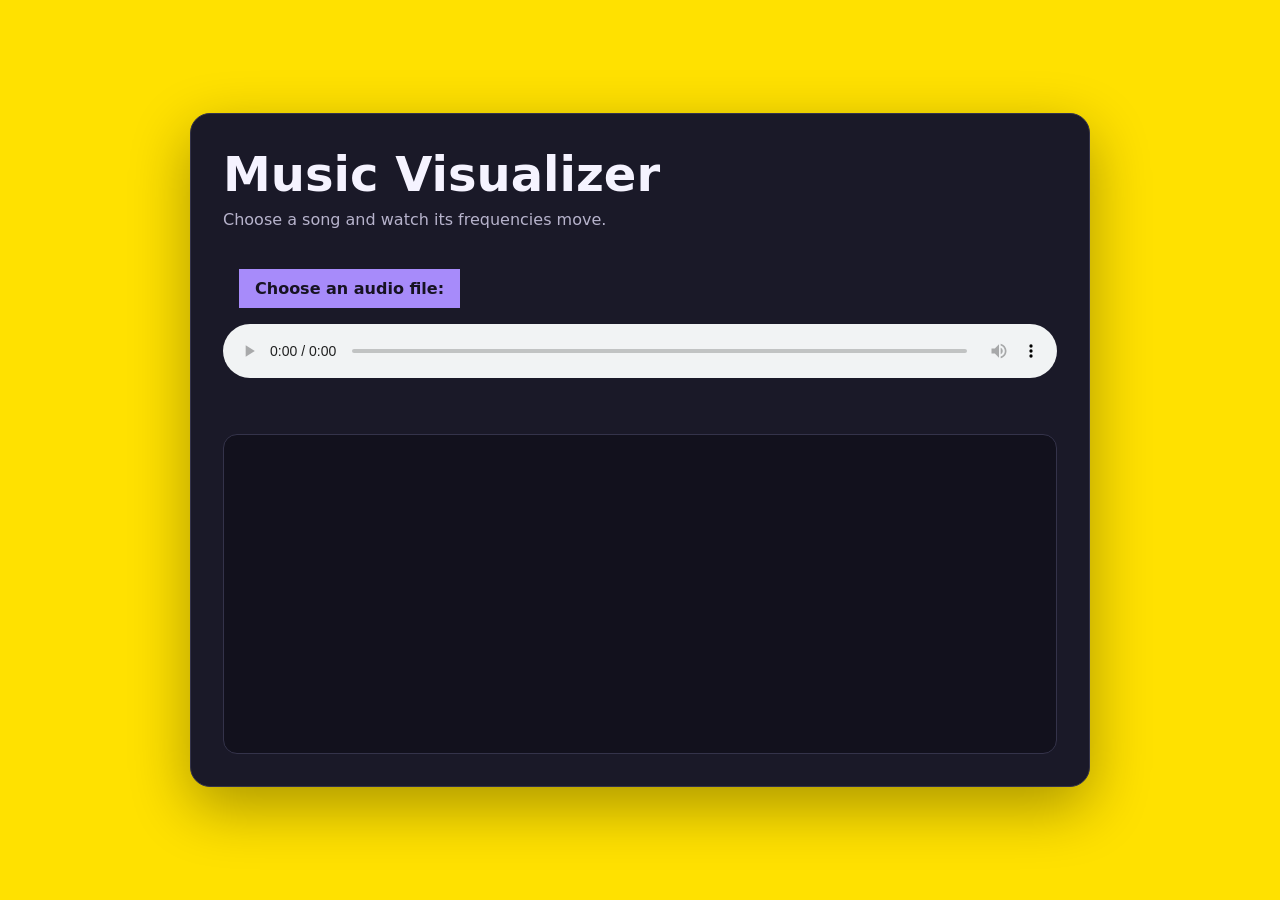
==== index.html @ 0ccaa9fb "first commit" ====
<!DOCTYPE html>
<html lang="en">
<head>
    <meta charset="UTF-8">
    <meta name="viewport" content="width=device-width, initial-scale=1.0">
    <title>Music Visualizer</title>
    <link rel="stylesheet" href="style.css">    
    <script src="script.js" defer></script>
</head>
<body>
    <main class="player">
        <h1>Music Visualizer</h1>
        <p class="subtitle">Choose a song and watch its frequencies move.</p>

        <label class="file-picker" for="audio-file">Choose an audio file:</label>
        <input id="audio-file" type="file" accept="audio/*">

        <audio id="audio-player" controls></audio>
        <p id="status" role="status" accept="audio/*"></p>

        <canvas id="visualizer" aria-label="Audio frequency visualizer"></canvas>
    </main>
</body>
</html>
---- style.css ----
* {
    box-sizing: border-box;
}

body {
    min-height: 100vh;
    margin: 0;
    padding: 32px 16px;
    background: #ffe100;
    display: grid;
    place-items: center;
    color: #f5f3ff;
    font-family: system-ui, -apple-system, BlinkMacSystemFont, 'Segoe UI', Roboto, Oxygen, Ubuntu, Cantarell, 'Open Sans', 'Helvetica Neue', sans-serif;
}

.player {
    width: min(900px, 100%);
    padding: 32px;
    border: 1px solid #34334a;
    border-radius: 20px;
    background: #1a1928;
    box-shadow: 0 20px 60px #0005;
}

h1 {
    margin: 0;
    font-size: clamp(2rem, 6vw, 3rem);
}

.subtitle {
    margin: 8px 0 24px;
    color: #b7b3cc;
}

.file-picker {
    display: inline-block;
    margin: 16px;
    padding: 10px 16px;
    background: #a78bfa;
    color: #171322;
    font-weight: 700;
    cursor: pointer;
}

.file-picker:hover {
    background: #c4b5fd;
}

#audio-file {
    position: absolute;
    width: 1px;
    height: 1px;
    overflow: hidden;
    clip: rect(0, 0, 0, 0);
}

#audio-file:focus-visible + audio {
    outline: 2px solid #24b5fd;
}

#audio-player {
    display: block;
    width: 100%;
    margin: 0 0 12px;
}

#status {
    min-height: 24px;
    color: #c4b5fd;
}

#visualizer {
    display: block;
    width: 100%;
    height: 320px;
    border: 1px solid #34334a;
    border-radius: 14px;
    background: #12111d;
}
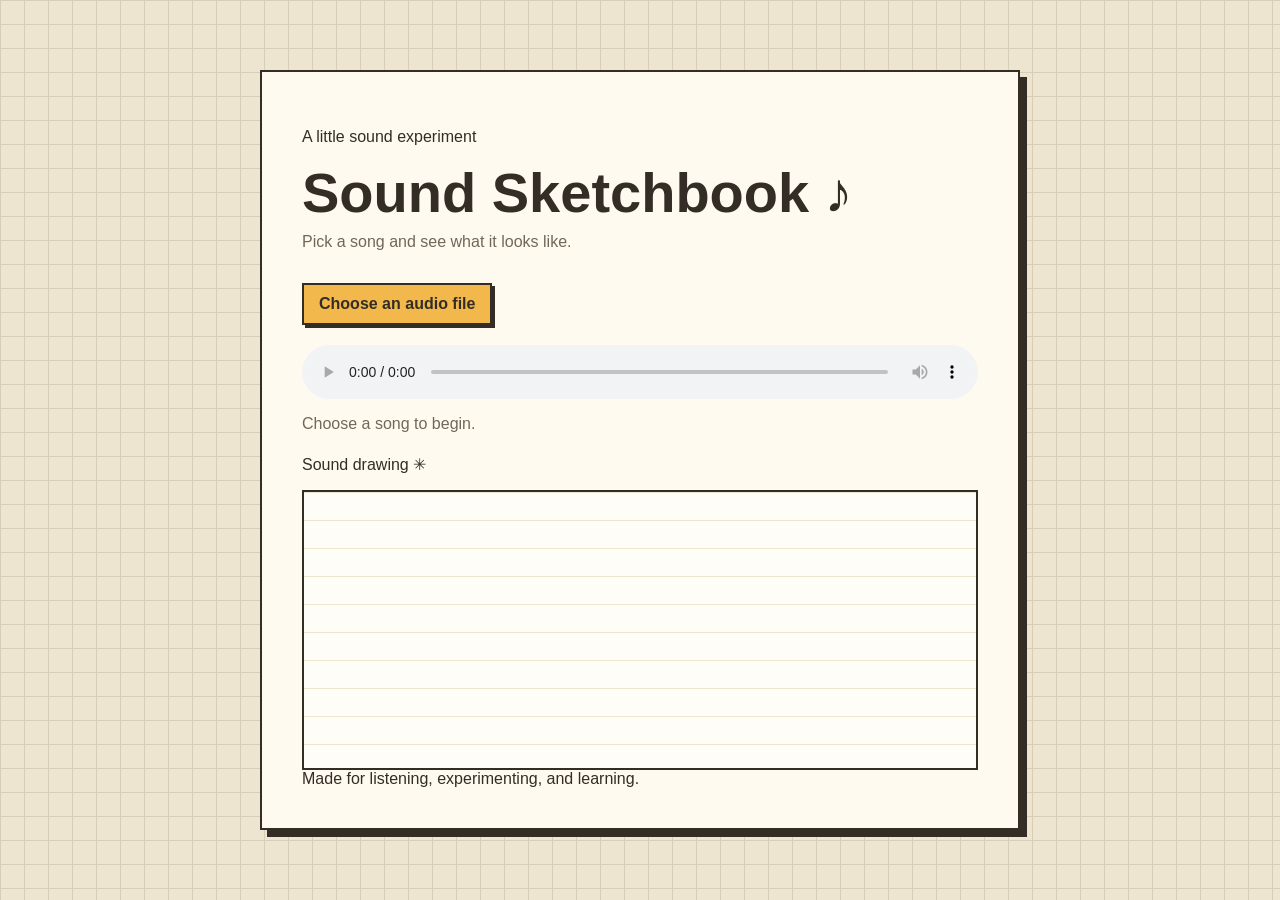
==== commit b3ddd37f: "Update working music visualizer" ====
--- a/index.html
+++ b/index.html
@@ -3,22 +3,28 @@
 <head>
     <meta charset="UTF-8">
     <meta name="viewport" content="width=device-width, initial-scale=1.0">
-    <title>Music Visualizer</title>
-    <link rel="stylesheet" href="style.css">    
+    <title>Sound Sketchbook</title>
+    <link rel="stylesheet" href="style.css">
     <script src="script.js" defer></script>
 </head>
 <body>
     <main class="player">
-        <h1>Music Visualizer</h1>
-        <p class="subtitle">Choose a song and watch its frequencies move.</p>
+        <p class="eyebrow">A little sound experiment</p>
+        <h1>Sound Sketchbook <span aria-hidden="true">♪</span></h1>
+        <p class="subtitle">Pick a song and see what it looks like.</p>
 
-        <label class="file-picker" for="audio-file">Choose an audio file:</label>
+        <label class="file-picker" for="audio-file">Choose an audio file</label>
         <input id="audio-file" type="file" accept="audio/*">
 
-        <audio id="audio-player" controls></audio>
-        <p id="status" role="status" accept="audio/*"></p>
+        <audio id="audio-player" controls hidden></audio>
+        <p id="status" role="status">Choose a song to begin.</p>
 
-        <canvas id="visualizer" aria-label="Audio frequency visualizer"></canvas>
+        <section class="visualizer-section" aria-label="Music visualizer">
+            <p class="section-label">Sound drawing <span aria-hidden="true">✳</span></p>
+            <canvas id="visualizer" aria-label="Bars showing the song's frequencies"></canvas>
+        </section>
+
+        <footer>Made for listening, experimenting, and learning.</footer>
     </main>
 </body>
 </html>
--- a/style.css
+++ b/style.css
@@ -6,44 +6,51 @@
     min-height: 100vh;
     margin: 0;
     padding: 32px 16px;
-    background: #ffe100;
     display: grid;
     place-items: center;
-    color: #f5f3ff;
-    font-family: system-ui, -apple-system, BlinkMacSystemFont, 'Segoe UI', Roboto, Oxygen, Ubuntu, Cantarell, 'Open Sans', 'Helvetica Neue', sans-serif;
+    color: #332d25;
+    background-color: #eee5d1;
+    background-image:
+        linear-gradient(#d8ceb8 1px, transparent 1px),
+        linear-gradient(90deg, #d8ceb8 1px, transparent 1px);
+    background-size: 24px 24px;
+    font-family: "Trebuchet MS", Arial, sans-serif;
 }
 
 .player {
-    width: min(900px, 100%);
-    padding: 32px;
-    border: 1px solid #34334a;
-    border-radius: 20px;
-    background: #1a1928;
-    box-shadow: 0 20px 60px #0005;
+    width: min(760px, 100%);
+    padding: clamp(22px, 5vw, 40px);
+    border: 2px solid #332d25;
+    background: #fffaf0;
+    box-shadow: 7px 7px 0 #332d25;
 }
 
 h1 {
     margin: 0;
-    font-size: clamp(2rem, 6vw, 3rem);
+    color: #332d25;
+    font-size: clamp(2rem, 7vw, 3.5rem);
+    line-height: 1.1;
 }
 
 .subtitle {
-    margin: 8px 0 24px;
-    color: #b7b3cc;
+    margin: 10px 0 24px;
+    color: #716758;
 }
 
 .file-picker {
     display: inline-block;
-    margin: 16px;
-    padding: 10px 16px;
-    background: #a78bfa;
-    color: #171322;
+    margin: 8px 0 12px;
+    padding: 10px 15px;
+    border: 2px solid #332d25;
+    background: #f2b84b;
+    color: #332d25;
     font-weight: 700;
     cursor: pointer;
+    box-shadow: 3px 3px 0 #332d25;
 }
 
 .file-picker:hover {
-    background: #c4b5fd;
+    background: #f7ca72;
 }
 
 #audio-file {
@@ -54,26 +61,34 @@
     clip: rect(0, 0, 0, 0);
 }
 
-#audio-file:focus-visible + audio {
-    outline: 2px solid #24b5fd;
-}
-
 #audio-player {
     display: block;
     width: 100%;
-    margin: 0 0 12px;
+    margin: 8px 0 12px;
 }
 
 #status {
     min-height: 24px;
-    color: #c4b5fd;
+    color: #716758;
+    overflow-wrap: anywhere;
 }
 
 #visualizer {
     display: block;
     width: 100%;
-    height: 320px;
-    border: 1px solid #34334a;
-    border-radius: 14px;
-    background: #12111d;
+    height: 280px;
+    border: 2px solid #332d25;
+    background-color: #fffdf7;
+    background-image: linear-gradient(#eee5d1 1px, transparent 1px);
+    background-size: 100% 28px;
+}
+
+@media (max-width: 480px) {
+    body {
+        padding: 18px 12px;
+    }
+
+    #visualizer {
+        height: 220px;
+    }
 }
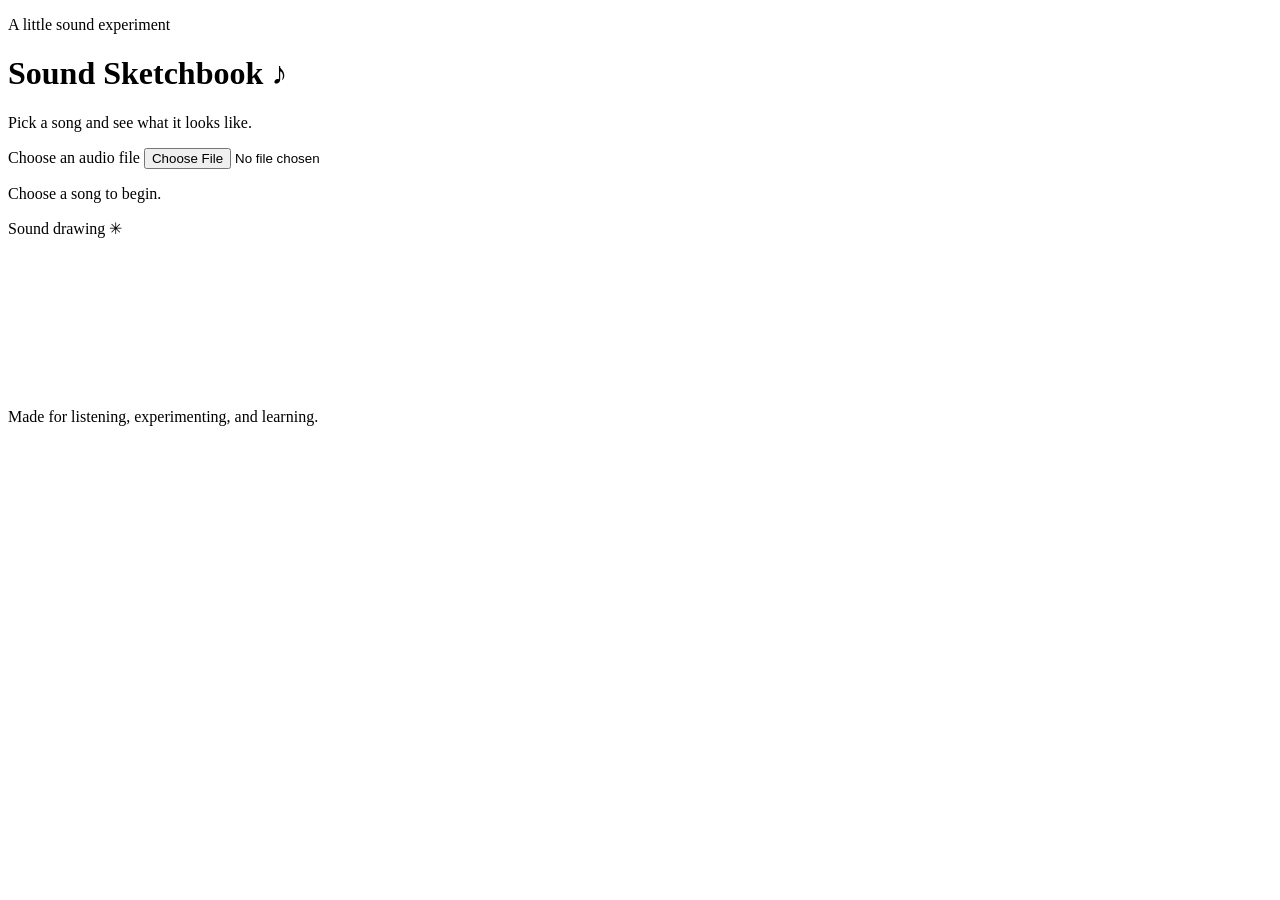
==== commit a22e168a: "Organize files for v2" ====
--- a/index.html
+++ b/index.html
@@ -4,8 +4,8 @@
     <meta charset="UTF-8">
     <meta name="viewport" content="width=device-width, initial-scale=1.0">
     <title>Sound Sketchbook</title>
-    <link rel="stylesheet" href="style.css">
-    <script src="script.js" defer></script>
+    <link rel="stylesheet" href="css/style.css">
+    <script src="js/script.js" defer></script>
 </head>
 <body>
     <main class="player">
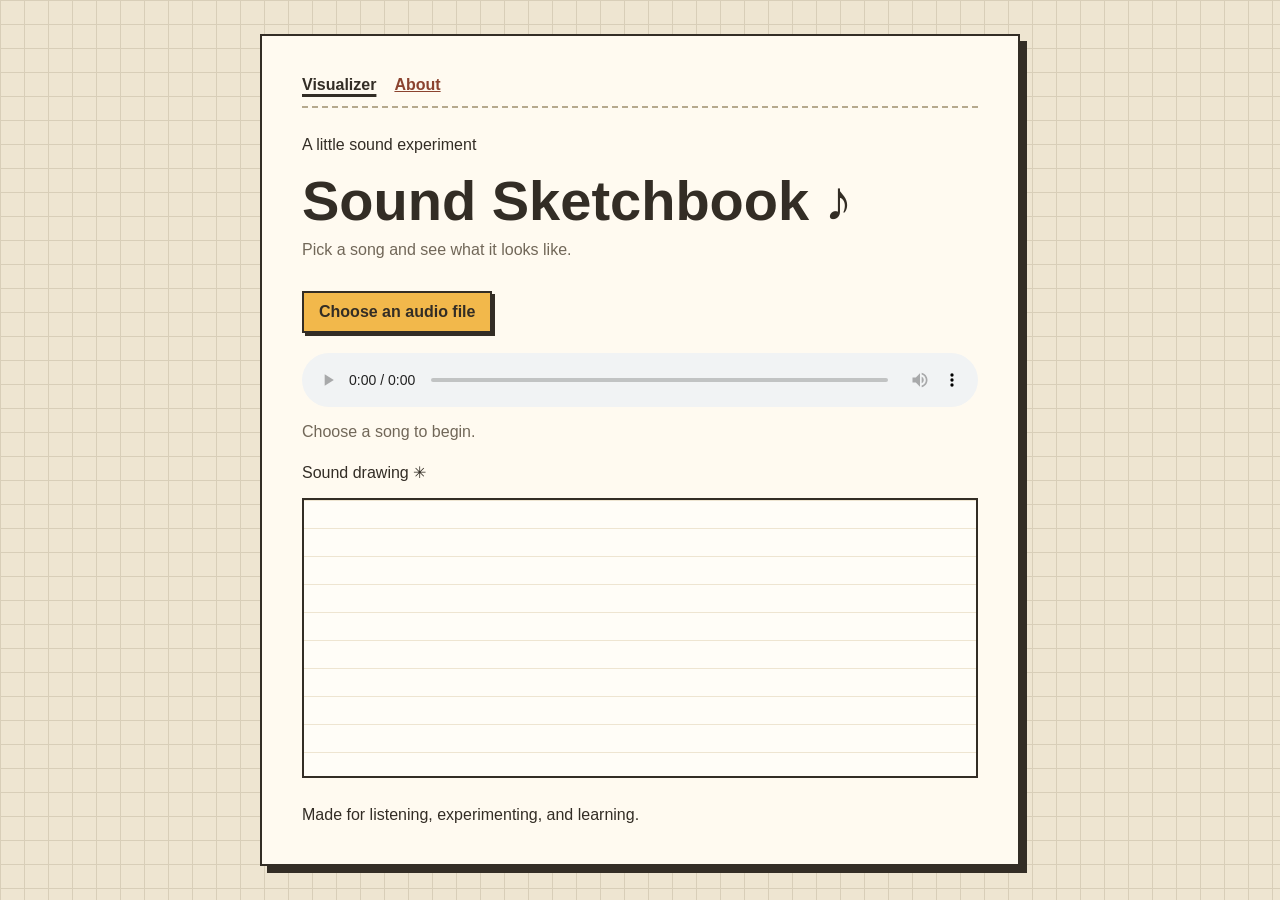
==== commit 3dd6549a: "Add about page and navigation" ====
--- a/index.html
+++ b/index.html
@@ -9,6 +9,10 @@
 </head>
 <body>
     <main class="player">
+        <nav class="site-nav" aria-label="Main navigation">
+            <a href="index.html" aria-current="page">Visualizer</a>
+            <a href="about.html">About</a>
+        </nav>
         <p class="eyebrow">A little sound experiment</p>
         <h1>Sound Sketchbook <span aria-hidden="true">♪</span></h1>
         <p class="subtitle">Pick a song and see what it looks like.</p>
--- a/css/style.css
+++ b/css/style.css
@@ -0,0 +1,134 @@
+* {
+    box-sizing: border-box;
+}
+
+body {
+    min-height: 100vh;
+    margin: 0;
+    padding: 32px 16px;
+    display: grid;
+    place-items: center;
+    color: #332d25;
+    background-color: #eee5d1;
+    background-image:
+        linear-gradient(#d8ceb8 1px, transparent 1px),
+        linear-gradient(90deg, #d8ceb8 1px, transparent 1px);
+    background-size: 24px 24px;
+    font-family: "Trebuchet MS", Arial, sans-serif;
+}
+
+.player {
+    width: min(760px, 100%);
+    padding: clamp(22px, 5vw, 40px);
+    border: 2px solid #332d25;
+    background: #fffaf0;
+    box-shadow: 7px 7px 0 #332d25;
+}
+
+h1 {
+    margin: 0;
+    color: #332d25;
+    font-size: clamp(2rem, 7vw, 3.5rem);
+    line-height: 1.1;
+}
+
+.subtitle {
+    margin: 10px 0 24px;
+    color: #716758;
+}
+
+.file-picker {
+    display: inline-block;
+    margin: 8px 0 12px;
+    padding: 10px 15px;
+    border: 2px solid #332d25;
+    background: #f2b84b;
+    color: #332d25;
+    font-weight: 700;
+    cursor: pointer;
+    box-shadow: 3px 3px 0 #332d25;
+}
+
+.file-picker:hover {
+    background: #f7ca72;
+}
+
+#audio-file {
+    position: absolute;
+    width: 1px;
+    height: 1px;
+    overflow: hidden;
+    clip: rect(0, 0, 0, 0);
+}
+
+#audio-player {
+    display: block;
+    width: 100%;
+    margin: 8px 0 12px;
+}
+
+#status {
+    min-height: 24px;
+    color: #716758;
+    overflow-wrap: anywhere;
+}
+
+#visualizer {
+    display: block;
+    width: 100%;
+    height: 280px;
+    border: 2px solid #332d25;
+    background-color: #fffdf7;
+    background-image: linear-gradient(#eee5d1 1px, transparent 1px);
+    background-size: 100% 28px;
+}
+
+@media (max-width: 480px) {
+    body {
+        padding: 18px 12px;
+    }
+
+    #visualizer {
+        height: 220px;
+    }
+}
+
+.site-nav {
+    display: flex;
+    gap:18px;
+    margin-bottom: 28px;
+    padding-bottom: 12px;
+    border-bottom: 2px dashed #b6a98d;
+}
+
+.site-nav a,
+.about-section a,
+footer a {
+    color: #8b432f;
+    font-weight: 700;
+}
+
+.site-nav a[aria-current="page"] {
+    color: #332d25;
+    text-decoration-thickness: 3px;
+    text-underline-offset: 4px;
+}
+
+.about-section {
+    margin-top: 24px;
+    line-height: 1.6;
+}
+
+.about-section h2 {
+    margin-bottom: 8px;
+    font-size:1.25rem;
+}
+
+.about-section p,
+.about-section ul {
+    color: #62594c;
+}
+
+footer {
+    margin-top: 28px;
+}
